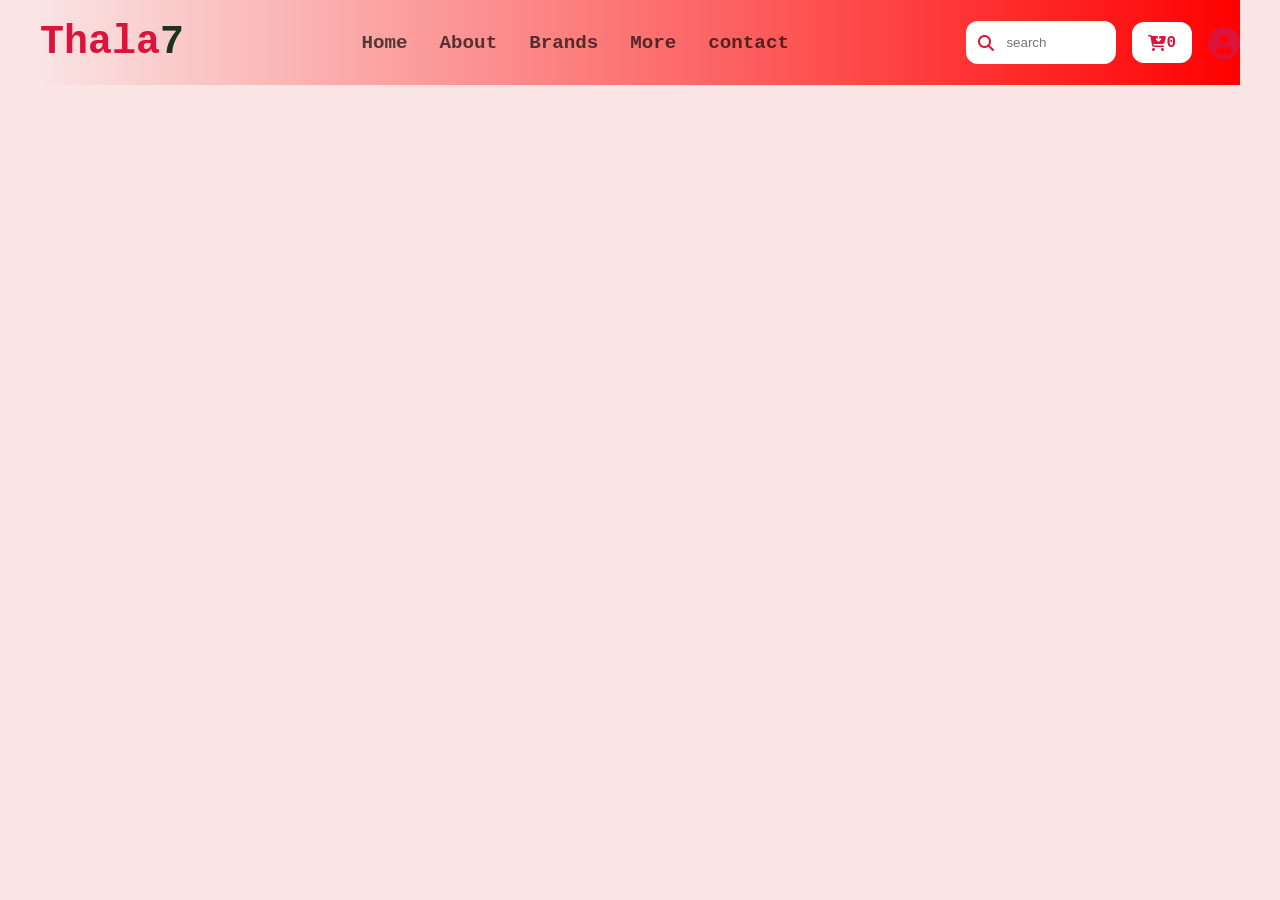
==== index.html @ c2bb65b1 "header done" ====
<!DOCTYPE html>
<html lang="en">

<head>
    <meta charset="UTF-8">
    <meta name="viewport" content="width=device-width, initial-scale=1.0">
    <title>Thala 7 Sneakers Store - The Best Sneakers</title>
    <link rel="stylesheet" href="/css/styles.css">
    <link rel="stylesheet" href="https://cdnjs.cloudflare.com/ajax/libs/font-awesome/6.7.2/css/all.min.css">
</head>

<body>


    <header class="header">
        <div class="Main-container">

            <div class="nav">
                <div class="nav-left-section">
                    <h1>Thala<span>7</span></h1>
                </div>
                <div class="nav-center-section">
                    <a href="#">Home</a>
                    <a href="#">About</a>
                    <a href="#">Brands</a>
                    <a href="#">More</a>
                    <a href="#">contact</a>
                </div>
                <div class="nav-right-section">
                    <div class="search-box">
                        <i class="fa-solid fa-magnifying-glass"></i>
                        <input type="search" class="search" placeholder="search">
                    </div>
                    <div class="cart-box">
                        <i class="fa-solid fa-cart-arrow-down"></i><span>0</span>
                    </div>
                    <i class="fa-solid fa-circle-user user"></i>
                </div>
            </div>
    </header>
    </div>

</body>

</html>
---- css/styles.css ----
* {
    margin: 0;
    padding: 0;
    box-sizing: border-box;
}

body {
    font-family: 'Courier New', Courier, monospace;
    color: darkblue;
    background: #f6cbcb81;
}

.Main-container {
    max-width: 1200px;
    margin: 0 auto;
    padding: 20px 0;
    background:linear-gradient(to right, rgba(255, 0, 0, 0), rgba(255, 0, 0, 1));
}


.header {
    height: 120px;
    width: 100%;
    background-color: transparent;
}

.nav {
    display: flex;
    justify-content: space-between;
    align-items: center;
}

.nav-left-section h1 {
    color: crimson;
    font-size: 2.5rem;
    font-weight: bold;
}

.nav-left-section span {
    color: rgb(29, 50, 34);
    font-size: 2.5rem;
    font-weight: bold;
}

.nav-center-section {
    display: flex;
    align-items: center;
    gap: 2rem;
}

.nav-center-section a {
    text-decoration: none;
    font-size: 1.2rem;
    color: rgba(0, 0, 0, 0.664);
    font-weight: 600;
}

.nav-right-section {
    display: flex;
    justify-content: space-evenly;
    align-items: center;
    gap: 1rem;
}

.search-box {
    position: relative;
}

.search {
    width: 150px;
    padding: 0.9rem 2.5rem;
    border-radius: 12px;
    border: none;
}

.search-box i {
    position: absolute;
    font-size: 1rem;
    cursor: pointer;
    top: 50%;
    left: 12px;
    transform: translateY(-50%);
    color: crimson;
}

.cart-box {
    display: flex;
    align-items: center;
    background-color: rgb(255, 255, 255);
    width: 100%;
    padding: 0.7rem 1rem;
    border-radius: 12px;
    font-size: 1rem;
    font-weight: bold;
    color: crimson;
}

.user {
    font-size: 2rem;
    color: crimson;
}

/* main section  */
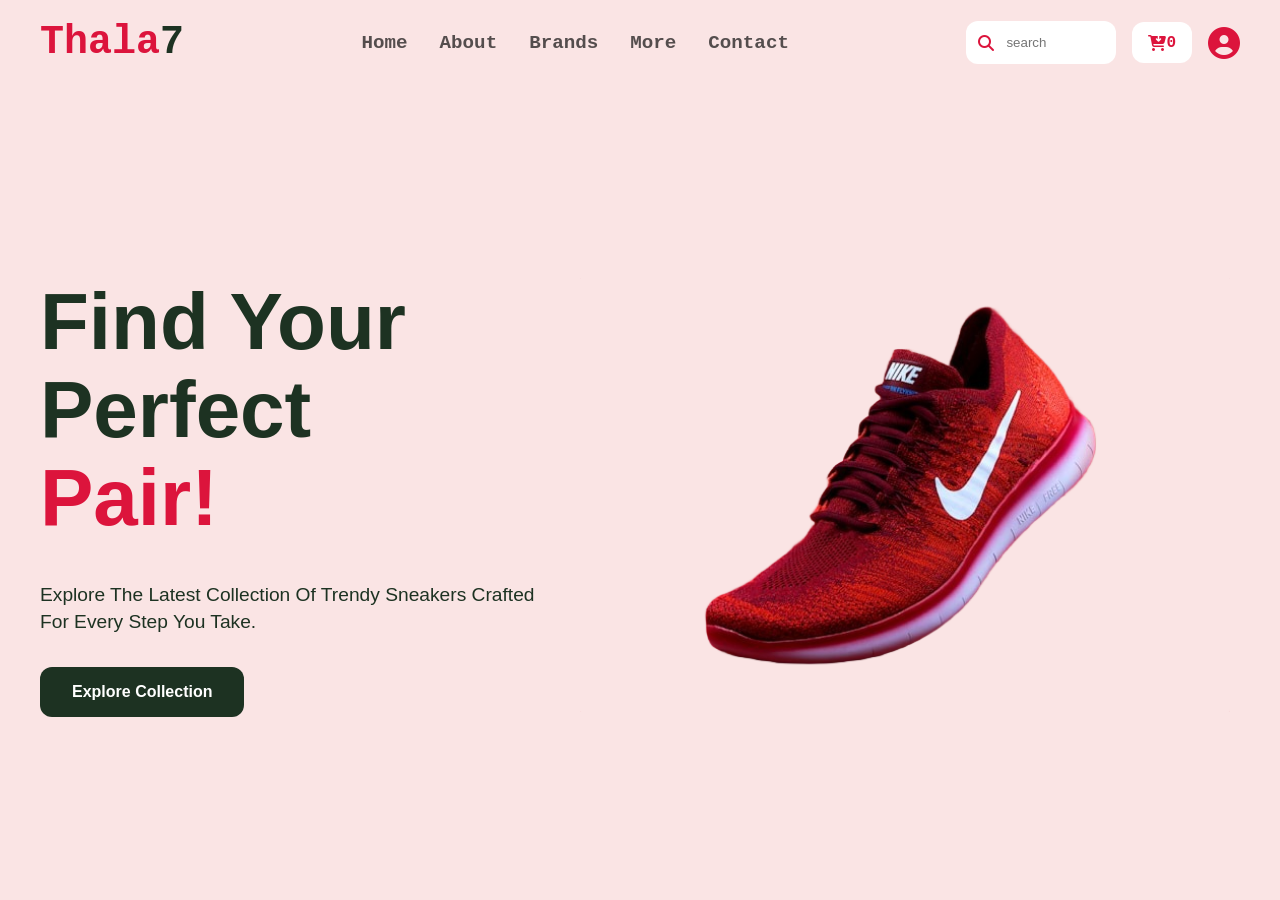
==== commit 4a27dfc1: "hero section deisgn" ====
--- a/index.html
+++ b/index.html
@@ -12,8 +12,8 @@
 <body>
 
 
-    <header class="header">
-        <div class="Main-container">
+    <div class="Main-container">
+        <header id="header" class="header">
 
             <div class="nav">
                 <div class="nav-left-section">
@@ -37,9 +37,21 @@
                     <i class="fa-solid fa-circle-user user"></i>
                 </div>
             </div>
-    </header>
+        </header>
+
+        <main id="Main">
+            <div class="hero">
+                <div class="left-hero">
+                    <h1 class="hero-heading">Find Your Perfect <span>Pair!</span></h1>
+                    <p class="hero-para">Explore the latest collection of trendy sneakers crafted for every step you take.</p>
+                    <button class="btn hero-btn">Explore Collection</button>
+                </div>
+                <div class="right-hero">
+                    <img class="hero-img" src="images/shoe_main.png" alt="hero section shoe image">
+                </div>
+            </div>
+        </main>
     </div>
-
 </body>
 
 </html>
--- a/css/styles.css
+++ b/css/styles.css
@@ -14,9 +14,8 @@
     max-width: 1200px;
     margin: 0 auto;
     padding: 20px 0;
-    background:linear-gradient(to right, rgba(255, 0, 0, 0), rgba(255, 0, 0, 1));
+    height: 100vh;
 }
-
 
 .header {
     height: 120px;
@@ -53,6 +52,14 @@
     font-size: 1.2rem;
     color: rgba(0, 0, 0, 0.664);
     font-weight: 600;
+    text-transform: capitalize;
+
+    transition: all 0.3s ease;
+}
+
+.nav-center-section a:hover {
+    color: crimson;
+    border-bottom: 2px solid crimson;
 }
 
 .nav-right-section {
@@ -100,4 +107,82 @@
     color: crimson;
 }
 
-/* main section  */+/* main section  */
+.hero {
+    display: flex;
+    justify-content: center;
+    align-items: center;
+    padding: 5rem 0;
+}
+
+.left-hero {
+    width: 45%;
+}
+
+.right-hero {
+    width: 55%;
+}
+
+.left-hero .hero-heading {
+    font-family: 'Gill Sans', 'Gill Sans MT', Calibri, 'Trebuchet MS', sans-serif;
+    font-size: 5rem;
+    color: rgb(29, 50, 34);
+    display: inline-block;
+    line-height: 1.1;
+    font-weight: 700;
+    margin-bottom: 2.5rem;
+}
+
+.hero-heading span {
+    color: crimson;
+    display: block;
+}
+
+.hero-para {
+    font-family: 'Gill Sans', 'Gill Sans MT', Calibri, 'Trebuchet MS', sans-serif;
+    font-size: 1.2rem;
+    margin-bottom: 2rem;
+    color: rgb(29, 50, 34);
+    line-height: 1.4;
+    text-transform: capitalize;
+    max-width: 500px;
+}
+
+.hero-btn {
+    padding: 1rem 2rem;
+    font-size: 1rem;
+    border: none;
+    border-radius: 12px;
+    background: rgb(29, 50, 34);
+    color: white;
+    cursor: pointer;
+    font-weight: 600;
+    transition: background 0.3s ease,
+        transform 0.3s ease;
+}
+
+.hero-btn:hover {
+    background: rgb(56, 87, 63);
+    transform: translateY(-5px);
+}
+
+.hero-img {
+    width: 100%;
+    max-width: 650px;
+    height: 550px;
+    object-fit: contain;
+
+    animation: flot 4s ease-in-out infinite;
+}
+
+@keyframes flot {
+
+    0%,
+    100% {
+        transform: translateY(0);
+    }
+
+    50% {
+        transform: translateY(-15px);
+    }
+}
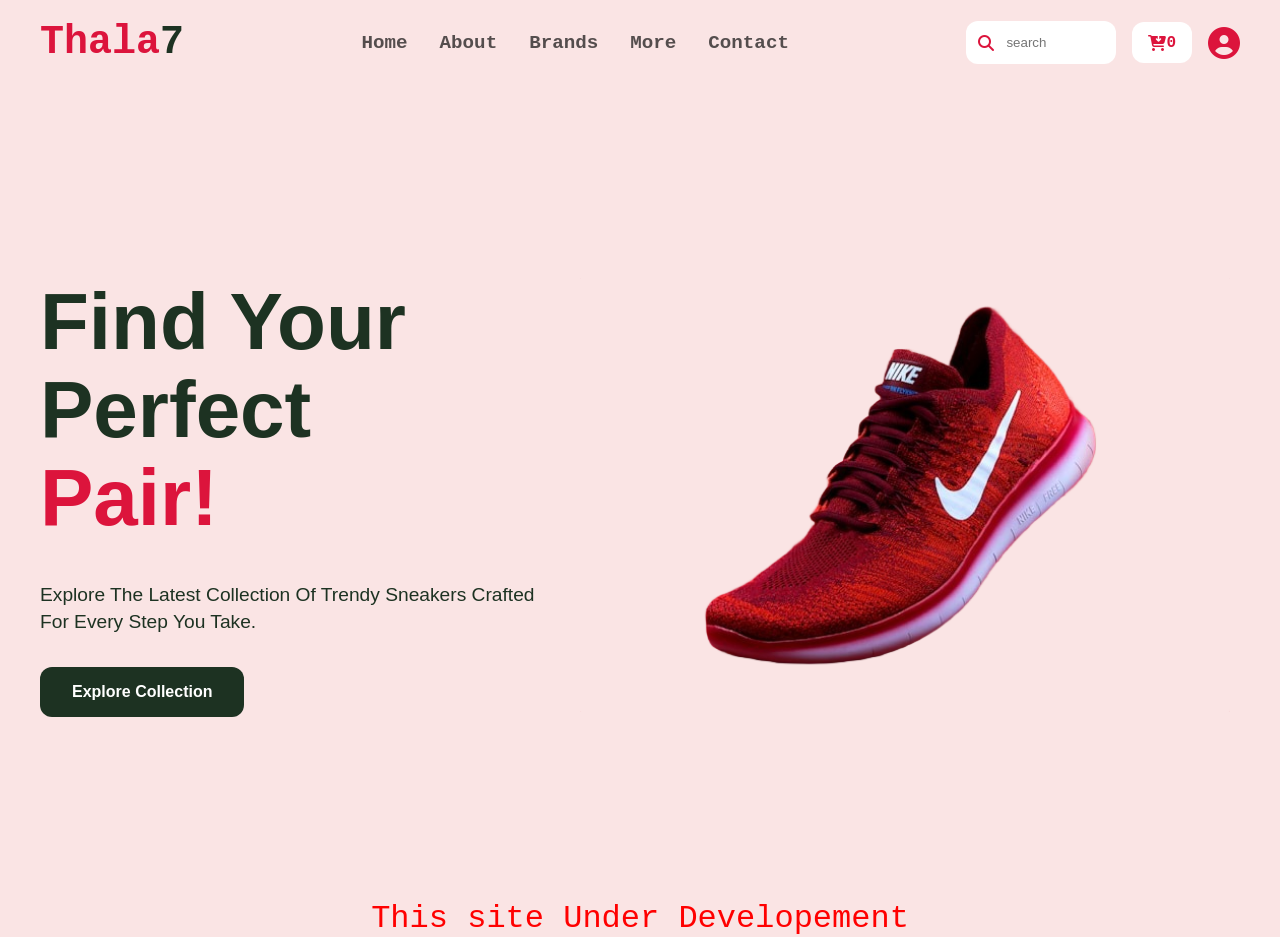
==== commit 8d89bedb: "reset last chages" ====
--- a/index.html
+++ b/index.html
@@ -43,7 +43,8 @@
             <div class="hero">
                 <div class="left-hero">
                     <h1 class="hero-heading">Find Your Perfect <span>Pair!</span></h1>
-                    <p class="hero-para">Explore the latest collection of trendy sneakers crafted for every step you take.</p>
+                    <p class="hero-para">Explore the latest collection of trendy sneakers crafted for every step you
+                        take.</p>
                     <button class="btn hero-btn">Explore Collection</button>
                 </div>
                 <div class="right-hero">
@@ -52,6 +53,8 @@
             </div>
         </main>
     </div>
+
+    <footer style="color: red; font-size: 2rem; text-align: center;">This site Under Developement</footer>
 </body>
 
 </html>
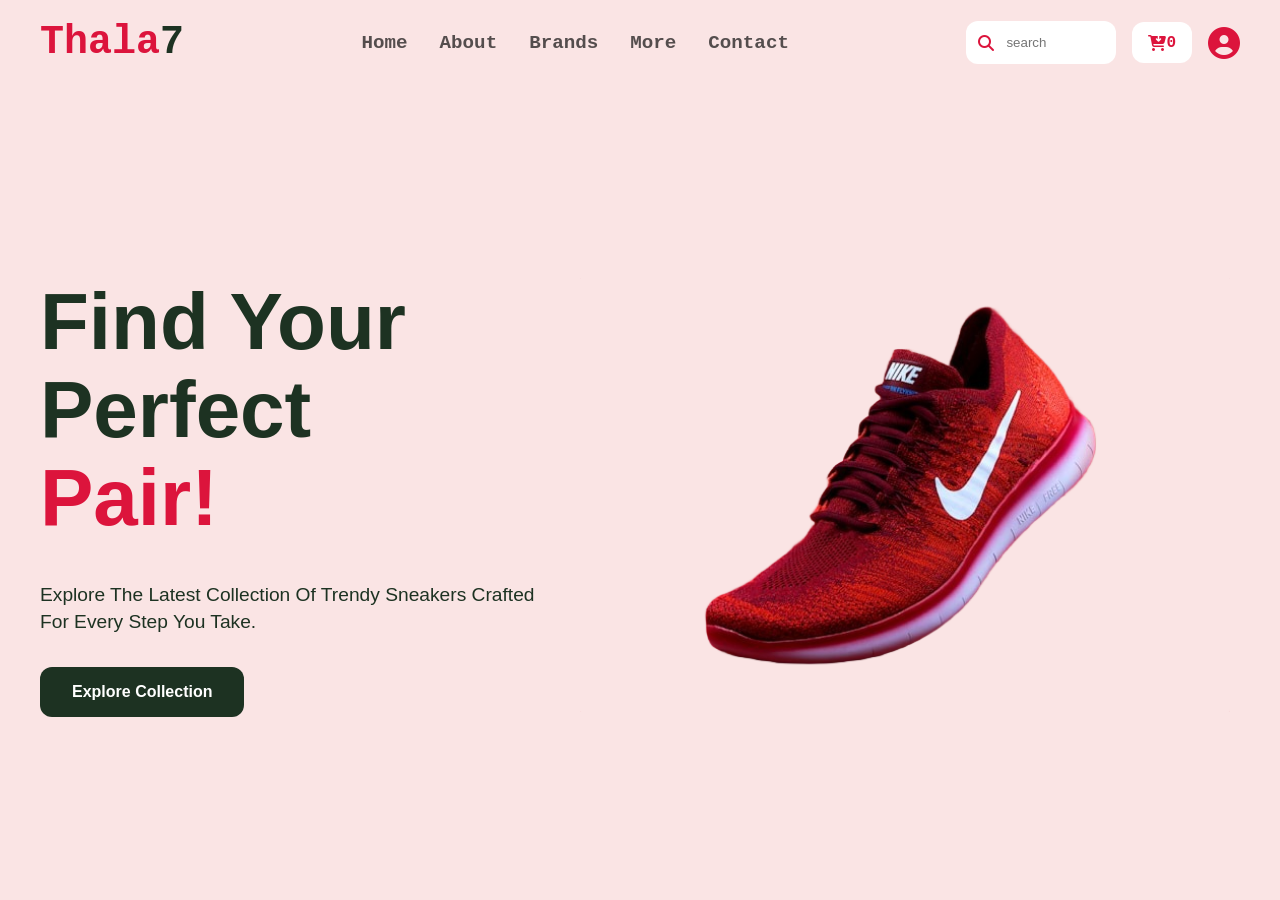
==== commit 59ccc2c1: "chages of test code" ====
--- a/index.html
+++ b/index.html
@@ -54,7 +54,6 @@
         </main>
     </div>
 
-    <footer style="color: red; font-size: 2rem; text-align: center;">This site Under Developement</footer>
 </body>
 
 </html>
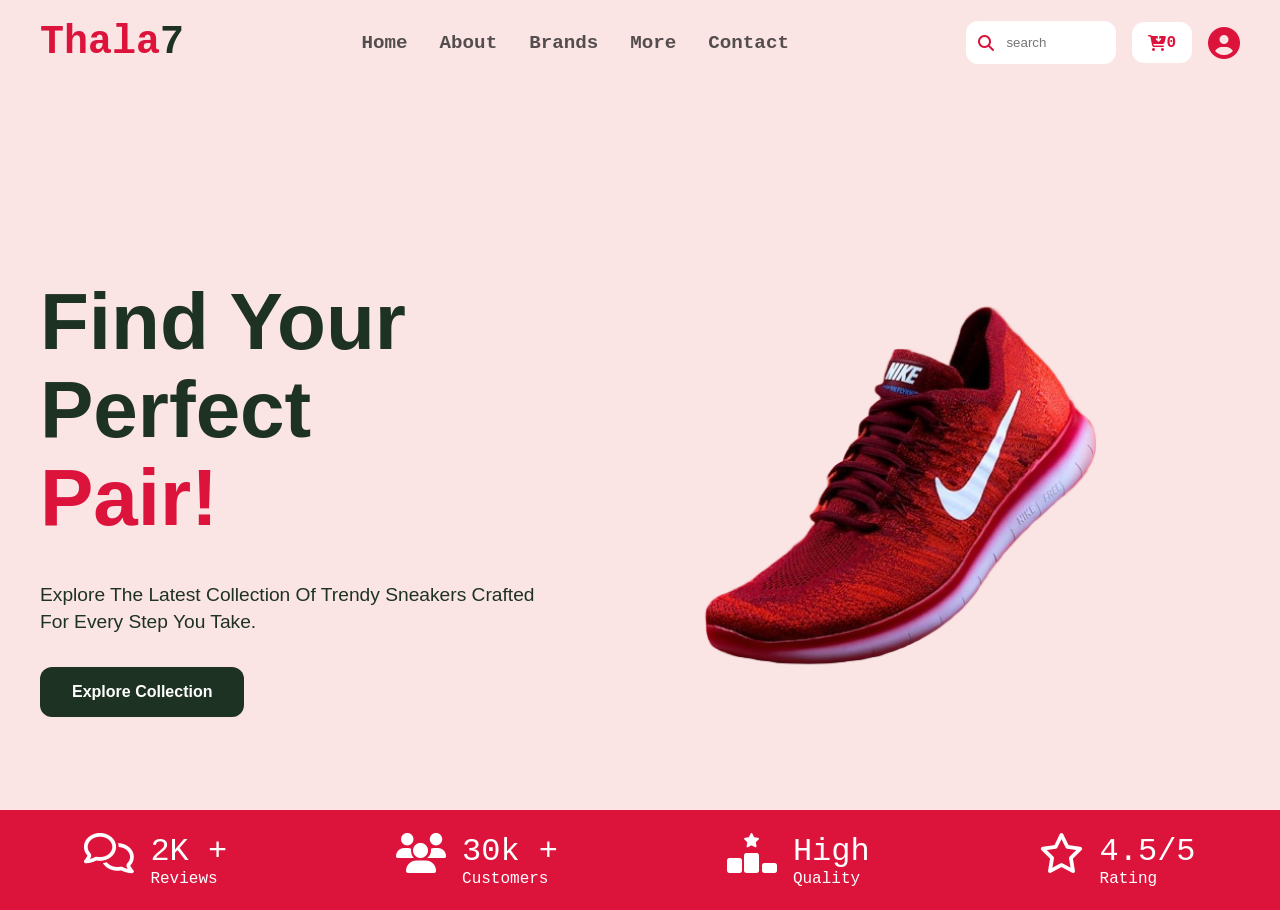
==== commit a9973f1e: "added overview section" ====
--- a/index.html
+++ b/index.html
@@ -53,7 +53,37 @@
             </div>
         </main>
     </div>
+    <div class="overview-section">
+        <div class="box-overview">
+            <i class="fa-regular fa-comments"></i>
+            <ul>
+                <li class="top-li">2K +</li>
+                <li>Reviews</li>
+            </ul>
+        </div>
+        <div class="box-overview">
+            <i class="fa-solid fa-users"></i>
+            <ul>
+                <li class="top-li">30k +</li>
+                <li>Customers</li>
+            </ul>
+        </div>
+        <div class="box-overview">
+            <i class="fa-solid fa-ranking-star"></i>
+            <ul >
+                <li class="top-li">High</li>
+                <li>Quality</li>
+            </ul>
+        </div>
+        <div class="box-overview">
+            <i class="fa-regular fa-star"></i>
+            <ul>
+                <li class="top-li">4.5/5</li>
+                <li>Rating</li>
+            </ul>
 
+        </div>
+    </div>
 </body>
 
 </html>
--- a/css/styles.css
+++ b/css/styles.css
@@ -14,7 +14,7 @@
     max-width: 1200px;
     margin: 0 auto;
     padding: 20px 0;
-    height: 100vh;
+    height: 90vh;
 }
 
 .header {
@@ -185,4 +185,35 @@
     50% {
         transform: translateY(-15px);
     }
+}
+
+.overview-section {
+    display: flex;
+    justify-content: space-around;
+    align-items: center;
+    width: 100vw;
+    min-height: 100px;
+    background-color: crimson;
+    color: white;
+}
+
+.box-overview {
+    display: flex;
+    gap: 1rem;
+    padding: 1rem 1rem;
+}
+
+.box-overview i {
+    font-size: 2.5rem;
+}
+
+.box-overview ul li {
+    list-style: none;
+    color: white;
+    font-weight: 500;
+}
+
+.top-li {
+    font-weight: bold;
+    font-size: 2rem;
 }
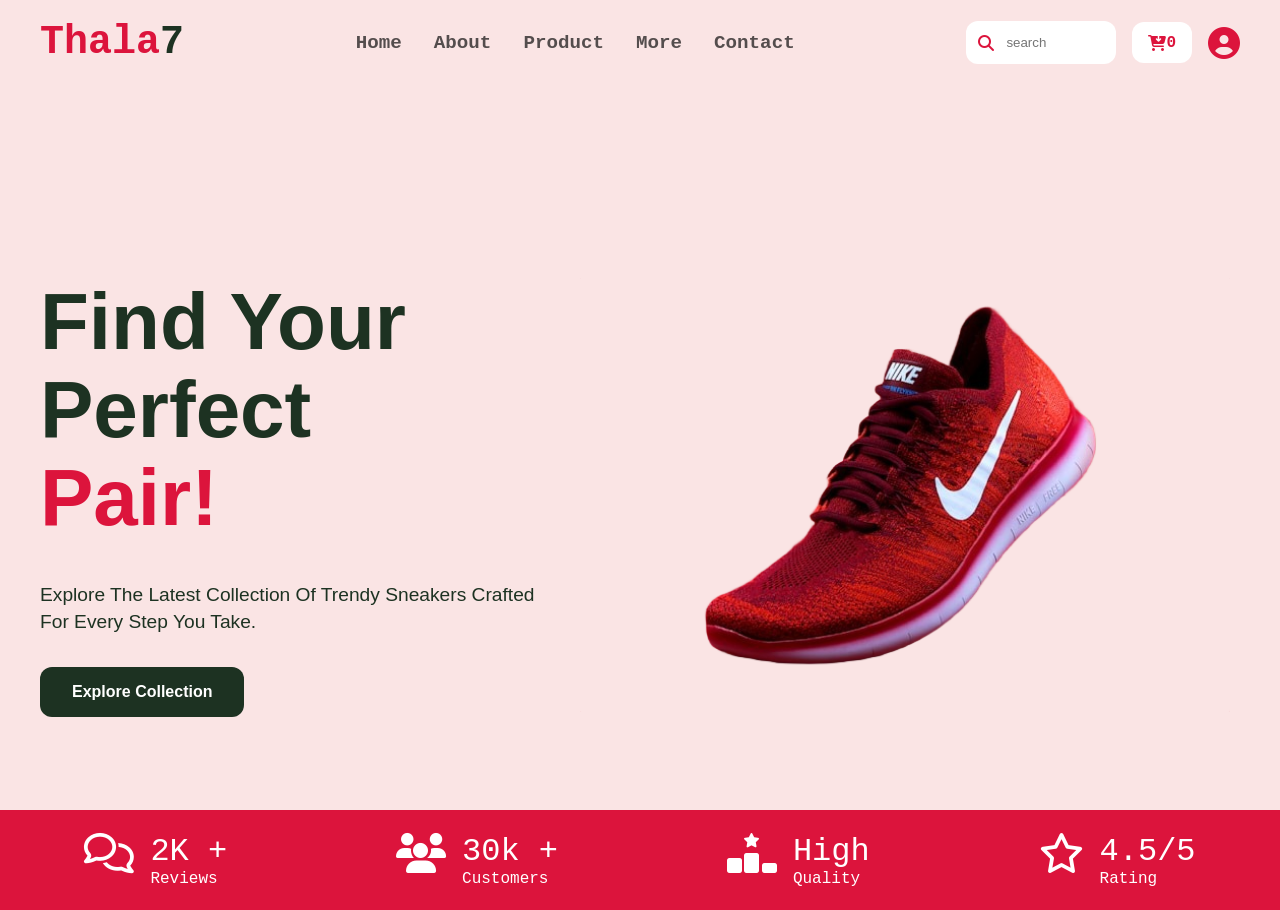
==== commit 09f58c62: "create product page with added header same" ====
--- a/index.html
+++ b/index.html
@@ -5,6 +5,7 @@
     <meta charset="UTF-8">
     <meta name="viewport" content="width=device-width, initial-scale=1.0">
     <title>Thala 7 Sneakers Store - The Best Sneakers</title>
+    <link rel="shortcut icon" href="/favicon_io/favicon.ico" type="image/x-icon">
     <link rel="stylesheet" href="/css/styles.css">
     <link rel="stylesheet" href="https://cdnjs.cloudflare.com/ajax/libs/font-awesome/6.7.2/css/all.min.css">
 </head>
@@ -20,9 +21,9 @@
                     <h1>Thala<span>7</span></h1>
                 </div>
                 <div class="nav-center-section">
-                    <a href="#">Home</a>
+                    <a href="index.html">Home</a>
                     <a href="#">About</a>
-                    <a href="#">Brands</a>
+                    <a href="product.html">product</a>
                     <a href="#">More</a>
                     <a href="#">contact</a>
                 </div>
@@ -45,7 +46,7 @@
                     <h1 class="hero-heading">Find Your Perfect <span>Pair!</span></h1>
                     <p class="hero-para">Explore the latest collection of trendy sneakers crafted for every step you
                         take.</p>
-                    <button class="btn hero-btn">Explore Collection</button>
+                    <button id="btn" class="btn hero-btn">Explore Collection</button>
                 </div>
                 <div class="right-hero">
                     <img class="hero-img" src="images/shoe_main.png" alt="hero section shoe image">
@@ -70,7 +71,7 @@
         </div>
         <div class="box-overview">
             <i class="fa-solid fa-ranking-star"></i>
-            <ul >
+            <ul>
                 <li class="top-li">High</li>
                 <li>Quality</li>
             </ul>
@@ -84,6 +85,15 @@
 
         </div>
     </div>
+
+
+    <script>
+        let btn_click = document.querySelector("#btn");
+        btn_click.addEventListener("click", () => {
+            window.open("/product.html", "_blank");
+        })
+    </script>
+
 </body>
 
 </html>
--- a/css/styles.css
+++ b/css/styles.css
@@ -213,6 +213,8 @@
     font-weight: 500;
 }
 
+
+
 .top-li {
     font-weight: bold;
     font-size: 2rem;
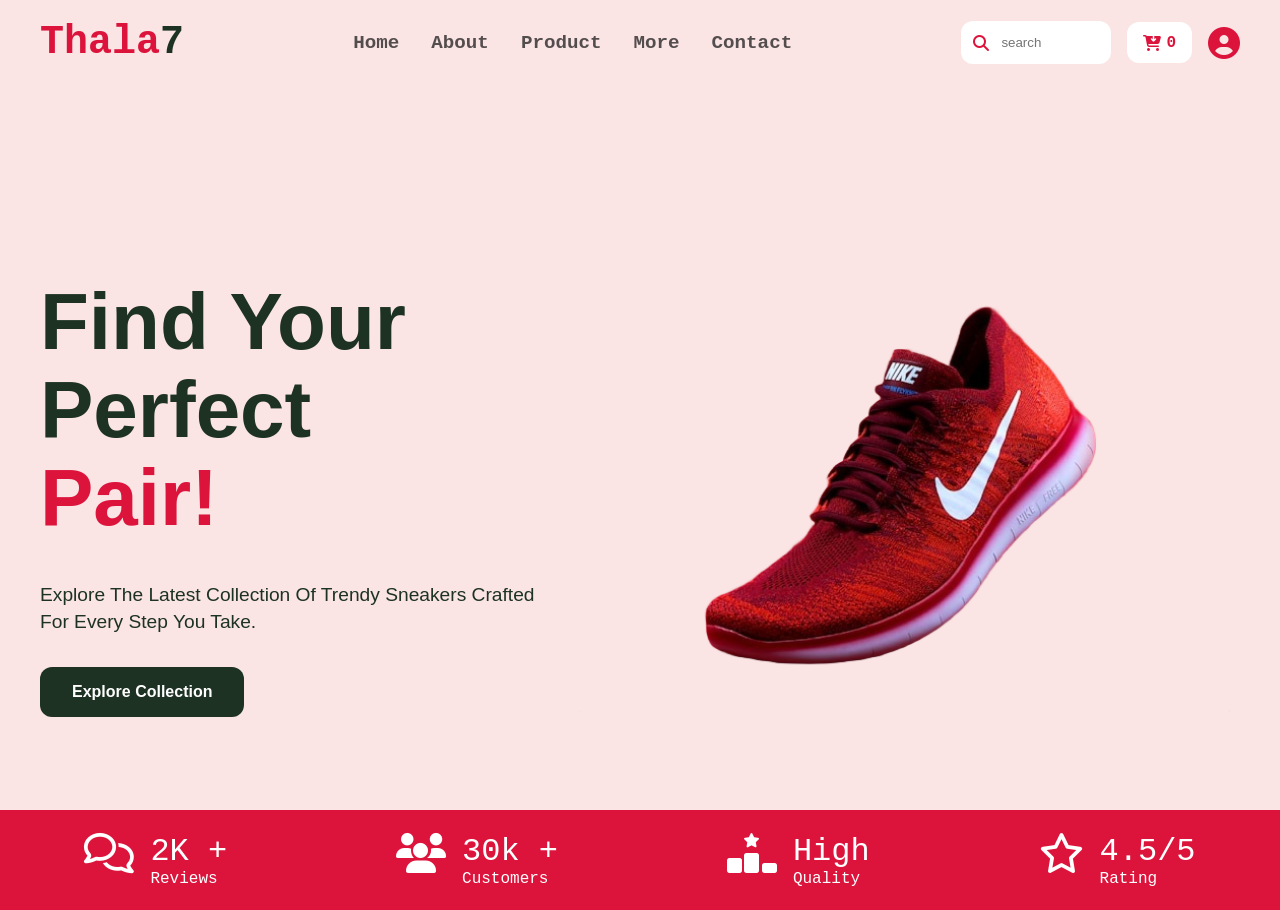
==== commit de6bdac5: "add shopping cart" ====
--- a/index.html
+++ b/index.html
@@ -89,9 +89,18 @@
 
     <script>
         let btn_click = document.querySelector("#btn");
+        let cartBox = document.querySelector(".cart-box");
+
         btn_click.addEventListener("click", () => {
             window.open("/product.html", "_blank");
         })
+
+
+        cartBox.addEventListener("click", () => {
+            window.location.href = '/shopping-cart.html';
+
+        })
+
     </script>
 
 </body>
--- a/css/styles.css
+++ b/css/styles.css
@@ -100,6 +100,8 @@
     font-size: 1rem;
     font-weight: bold;
     color: crimson;
+    cursor: pointer;
+    gap: 5px;
 }
 
 .user {
